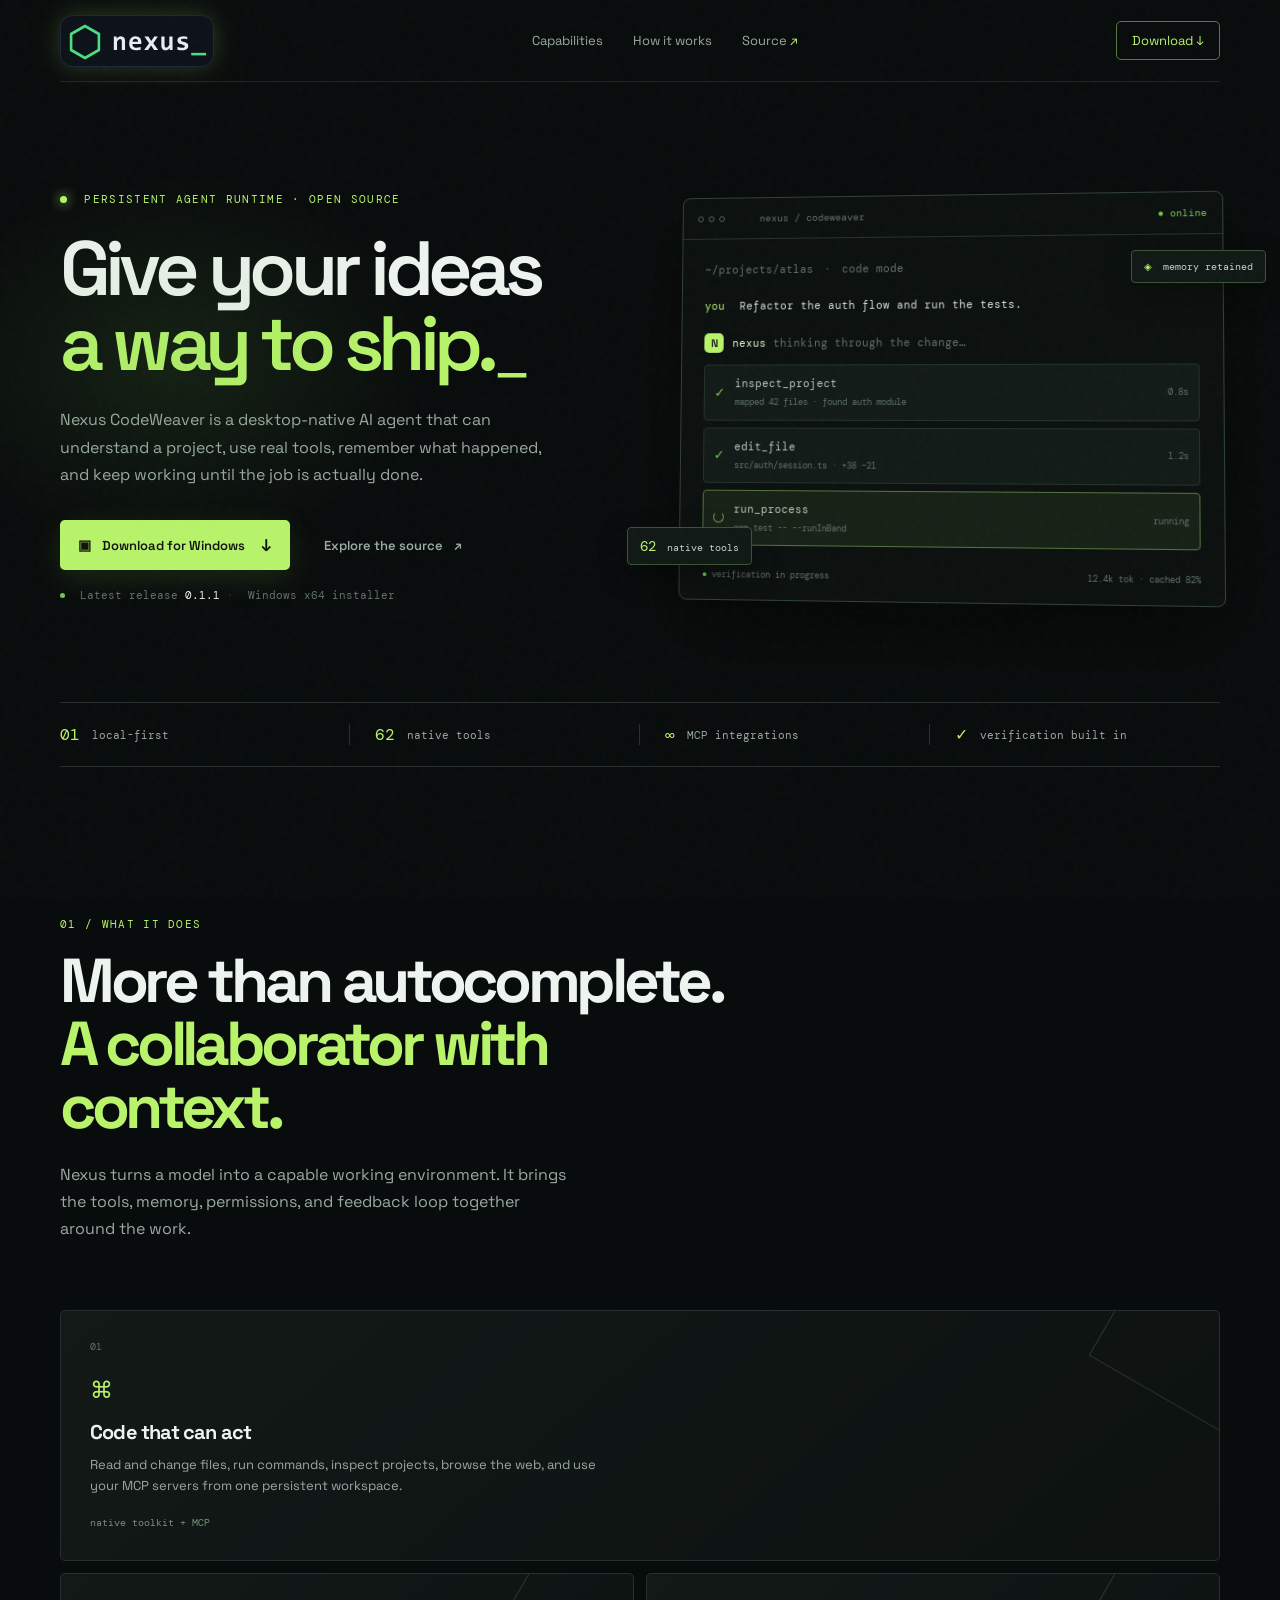
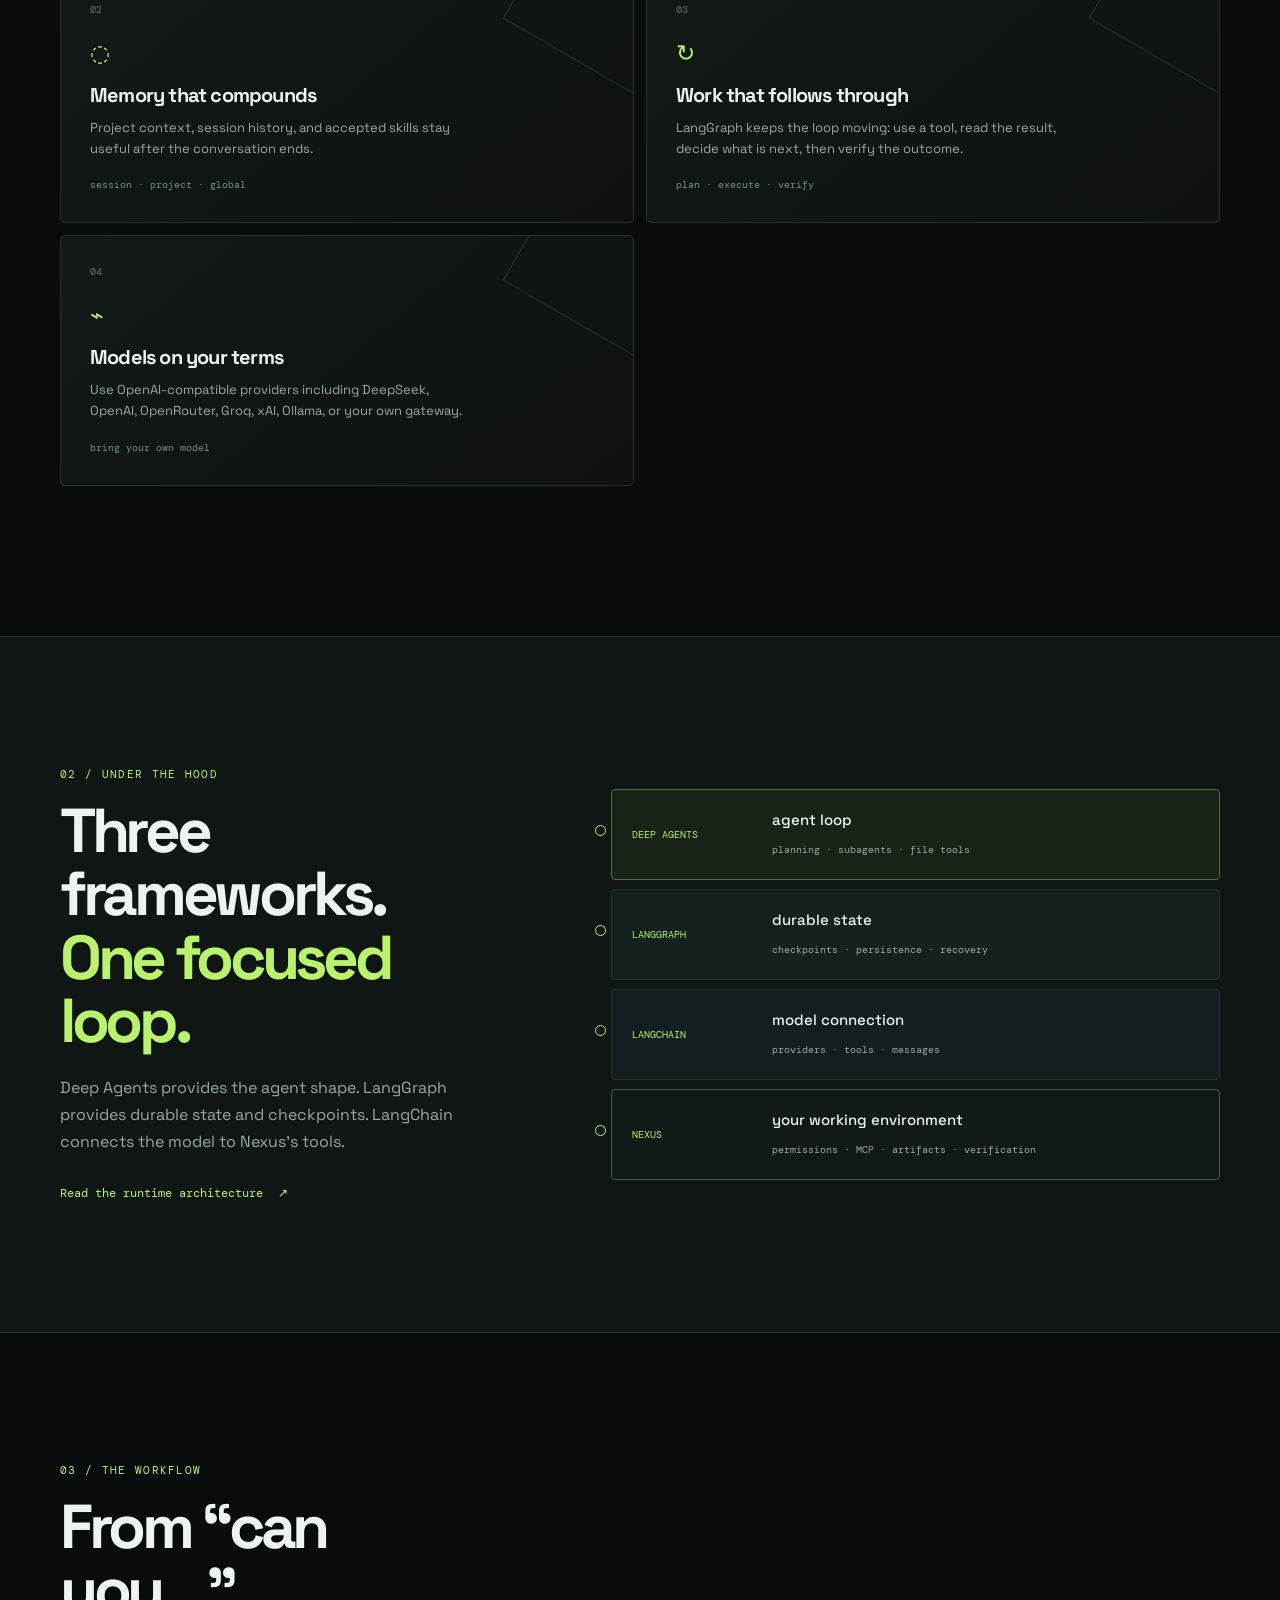
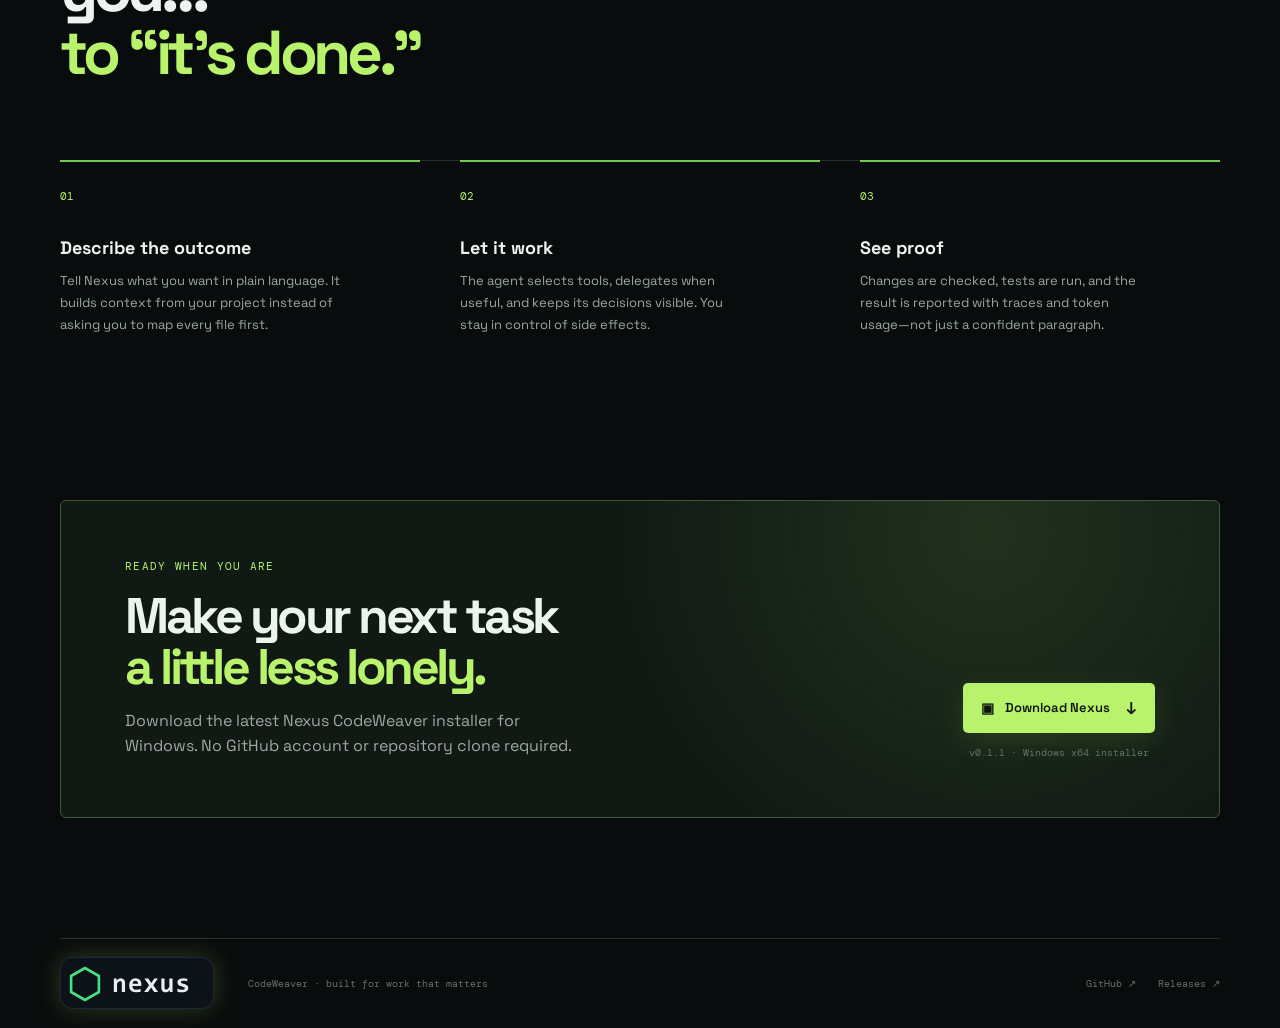
==== landing page/index.html @ 2d086a48 "first commit" ====
<!doctype html>
<html lang="en">
<head>
  <meta charset="utf-8">
  <meta name="viewport" content="width=device-width, initial-scale=1">
  <meta name="description" content="Nexus CodeWeaver is a persistent AI agent runtime for coding, research, automation, and MCP tools.">
  <meta name="theme-color" content="#0a0d0d">
  <title>Nexus CodeWeaver — Build with an agent that follows through</title>
  <link rel="icon" href="logo.svg" type="image/svg+xml">
  <link rel="preconnect" href="https://fonts.googleapis.com">
  <link rel="preconnect" href="https://fonts.gstatic.com" crossorigin>
  <link href="https://fonts.googleapis.com/css2?family=DM+Mono:wght@400;500&family=Space+Grotesk:wght@400;500;600;700&display=swap" rel="stylesheet">
  <link rel="stylesheet" href="styles.css">
</head>
<body>
  <div class="noise" aria-hidden="true"></div>
  <header class="nav shell">
    <a class="brand" href="#top" aria-label="Nexus CodeWeaver home">
      <img src="logo.svg" alt="nexus_" width="154" height="52">
    </a>
    <nav aria-label="Main navigation">
      <a href="#capabilities">Capabilities</a>
      <a href="#how-it-works">How it works</a>
      <a href="https://github.com/L7A9/nexus-CodeWeaver" target="_blank" rel="noreferrer">Source <span class="arrow">↗</span></a>
    </nav>
    <a class="nav-download" data-download href="https://github.com/L7A9/nexus-CodeWeaver-releases/releases/latest">Download <span>↓</span></a>
  </header>

  <main id="top">
    <section class="hero shell">
      <div class="hero-copy">
        <div class="eyebrow"><span class="pulse"></span> persistent agent runtime · open source</div>
        <h1>Give your ideas<br><em>a way to ship.</em><span class="cursor">_</span></h1>
        <p class="hero-lede">Nexus CodeWeaver is a desktop-native AI agent that can understand a project, use real tools, remember what happened, and keep working until the job is actually done.</p>
        <div class="hero-actions">
          <a class="button button-primary" data-download href="https://github.com/L7A9/nexus-CodeWeaver-releases/releases/latest">
            <span class="button-icon">▣</span> Download for Windows <span class="button-arrow">↓</span>
          </a>
          <a class="button button-quiet" href="https://github.com/L7A9/nexus-CodeWeaver" target="_blank" rel="noreferrer">Explore the source <span>↗</span></a>
        </div>
        <div class="release-note"><span class="release-dot"></span> Latest release <strong data-version>checking…</strong><span class="release-sep">·</span> Windows x64 installer</div>
      </div>
      <div class="hero-visual" aria-label="Nexus agent workspace preview">
        <div class="glow"></div>
        <div class="terminal-window">
          <div class="terminal-bar"><span class="window-dots"><i></i><i></i><i></i></span><span class="terminal-title">nexus / codeweaver</span><span class="terminal-status">● online</span></div>
          <div class="terminal-body">
            <div class="terminal-line muted">~/projects/atlas <span>·</span> code mode</div>
            <div class="terminal-prompt"><b>you</b> Refactor the auth flow and run the tests.</div>
            <div class="terminal-agent"><span class="agent-icon">N</span><div><b>nexus</b><span class="thinking"> thinking through the change…</span></div></div>
            <div class="tool-card"><span class="check">✓</span><div><strong>inspect_project</strong><small>mapped 42 files · found auth module</small></div><span class="tool-time">0.8s</span></div>
            <div class="tool-card"><span class="check">✓</span><div><strong>edit_file</strong><small>src/auth/session.ts · +38 −21</small></div><span class="tool-time">1.2s</span></div>
            <div class="tool-card current"><span class="spinner"></span><div><strong>run_process</strong><small>npm test -- --runInBand</small></div><span class="tool-time">running</span></div>
            <div class="terminal-footer"><span><span class="green">●</span> verification in progress</span><span>12.4k tok · cached 82%</span></div>
          </div>
        </div>
        <div class="float-chip chip-memory"><span>◈</span> memory retained</div>
        <div class="float-chip chip-tools"><span>62</span> native tools</div>
      </div>
    </section>

    <section class="proof-strip shell" aria-label="Nexus highlights">
      <div><span class="proof-number">01</span><span>local-first</span></div>
      <div><span class="proof-number">62</span><span>native tools</span></div>
      <div><span class="proof-number">∞</span><span>MCP integrations</span></div>
      <div><span class="proof-number">✓</span><span>verification built in</span></div>
    </section>

    <section class="section shell" id="capabilities">
      <div class="section-heading"><div class="eyebrow">01 / what it does</div><h2>More than autocomplete.<br><em>A collaborator with context.</em></h2><p>Nexus turns a model into a capable working environment. It brings the tools, memory, permissions, and feedback loop together around the work.</p></div>
      <div class="feature-grid">
        <article class="feature-card feature-wide"><div class="feature-number">01</div><div class="feature-icon">⌘</div><h3>Code that can act</h3><p>Read and change files, run commands, inspect projects, browse the web, and use your MCP servers from one persistent workspace.</p><span class="feature-tag">native toolkit + MCP</span></article>
        <article class="feature-card"><div class="feature-number">02</div><div class="feature-icon">◌</div><h3>Memory that compounds</h3><p>Project context, session history, and accepted skills stay useful after the conversation ends.</p><span class="feature-tag">session · project · global</span></article>
        <article class="feature-card"><div class="feature-number">03</div><div class="feature-icon">↻</div><h3>Work that follows through</h3><p>LangGraph keeps the loop moving: use a tool, read the result, decide what is next, then verify the outcome.</p><span class="feature-tag">plan · execute · verify</span></article>
        <article class="feature-card"><div class="feature-number">04</div><div class="feature-icon">⌁</div><h3>Models on your terms</h3><p>Use OpenAI-compatible providers including DeepSeek, OpenAI, OpenRouter, Groq, xAI, Ollama, or your own gateway.</p><span class="feature-tag">bring your own model</span></article>
      </div>
    </section>

    <section class="runtime-section" id="how-it-works">
      <div class="shell runtime-layout">
        <div class="runtime-copy"><div class="eyebrow">02 / under the hood</div><h2>Three frameworks.<br><em>One focused loop.</em></h2><p>Deep Agents provides the agent shape. LangGraph provides durable state and checkpoints. LangChain connects the model to Nexus’s tools.</p><a class="text-link" href="https://github.com/L7A9/nexus-CodeWeaver/blob/main/docs/AGENT_RUNTIME.md" target="_blank" rel="noreferrer">Read the runtime architecture <span>↗</span></a></div>
        <div class="stack-diagram"><div class="stack-layer layer-deep"><span class="stack-label">DEEP AGENTS</span><strong>agent loop</strong><small>planning · subagents · file tools</small></div><div class="stack-layer layer-graph"><span class="stack-label">LANGGRAPH</span><strong>durable state</strong><small>checkpoints · persistence · recovery</small></div><div class="stack-layer layer-chain"><span class="stack-label">LANGCHAIN</span><strong>model connection</strong><small>providers · tools · messages</small></div><div class="stack-layer layer-nexus"><span class="stack-label">NEXUS</span><strong>your working environment</strong><small>permissions · MCP · artifacts · verification</small></div></div>
      </div>
    </section>

    <section class="section shell workflow-section">
      <div class="section-heading compact"><div class="eyebrow">03 / the workflow</div><h2>From “can you…”<br><em>to “it’s done.”</em></h2></div>
      <div class="steps"><div class="step"><span>01</span><h3>Describe the outcome</h3><p>Tell Nexus what you want in plain language. It builds context from your project instead of asking you to map every file first.</p></div><div class="step"><span>02</span><h3>Let it work</h3><p>The agent selects tools, delegates when useful, and keeps its decisions visible. You stay in control of side effects.</p></div><div class="step"><span>03</span><h3>See proof</h3><p>Changes are checked, tests are run, and the result is reported with traces and token usage—not just a confident paragraph.</p></div></div>
    </section>

    <section class="download-section shell" id="download">
      <div class="download-card"><div><div class="eyebrow">ready when you are</div><h2>Make your next task<br><em>a little less lonely.</em></h2><p>Download the latest Nexus CodeWeaver installer for Windows. No GitHub account or repository clone required.</p></div><div class="download-action"><a class="button button-primary" data-download href="https://github.com/L7A9/nexus-CodeWeaver-releases/releases/latest"><span class="button-icon">▣</span> Download Nexus <span class="button-arrow">↓</span></a><small data-download-status>Fetching latest release…</small></div></div>
    </section>
  </main>

  <footer class="footer shell"><a class="brand" href="#top"><img src="logo.svg" alt="nexus_" width="120" height="41"></a><span>CodeWeaver · built for work that matters</span><div><a href="https://github.com/L7A9/nexus-CodeWeaver" target="_blank" rel="noreferrer">GitHub ↗</a><a href="https://github.com/L7A9/nexus-CodeWeaver-releases/releases" target="_blank" rel="noreferrer">Releases ↗</a></div></footer>
  <script src="app.js"></script>
</body>
</html>
---- landing page/styles.css ----
:root { --bg:#090c0c; --panel:#101515; --panel-2:#141b1a; --line:#26312e; --text:#edf3ee; --muted:#9aa9a2; --dim:#617169; --green:#b8f36b; --green-2:#71c951; --cyan:#8ed9d0; --mono:'DM Mono',monospace; --sans:'Space Grotesk',sans-serif; }
* { box-sizing:border-box; }
html { scroll-behavior:smooth; }
body { margin:0; background:var(--bg); color:var(--text); font-family:var(--sans); overflow-x:hidden; }
a { color:inherit; text-decoration:none; }
.shell { width:min(1160px,calc(100% - 48px)); margin:0 auto; }
.noise { position:fixed; inset:0; opacity:.035; pointer-events:none; z-index:20; background-image:url("data:image/svg+xml,%3Csvg viewBox='0 0 180 180' xmlns='http://www.w3.org/2000/svg'%3E%3Cfilter id='n'%3E%3CfeTurbulence type='fractalNoise' baseFrequency='.85' numOctaves='3' stitchTiles='stitch'/%3E%3C/filter%3E%3Crect width='100%25' height='100%25' filter='url(%23n)' opacity='.6'/%3E%3C/svg%3E"); }
.nav { height:82px; display:flex; align-items:center; justify-content:space-between; border-bottom:1px solid rgba(173,222,175,.12); position:relative; z-index:2; }
.brand { display:flex; align-items:center; gap:10px; font-size:20px; font-weight:600; letter-spacing:-.06em; }
.brand img { display:block; width:154px; height:52px; filter:drop-shadow(0 0 12px rgba(184,243,107,.2)); }
.brand-mark { color:var(--green); animation:blink 1.15s steps(1) infinite; }
@keyframes blink { 50% { opacity:.1; } }
nav { display:flex; gap:30px; color:var(--muted); font-size:13px; } nav a:hover,.footer a:hover { color:var(--green); }
.arrow { color:var(--green); }
.nav-download { border:1px solid #59763f; color:var(--green); padding:10px 15px; font-size:13px; border-radius:5px; }
.nav-download:hover { background:rgba(184,243,107,.1); }
.hero { min-height:620px; display:grid; grid-template-columns:1fr 1fr; align-items:center; gap:70px; padding:70px 0 60px; position:relative; }
.hero:before { content:''; position:absolute; width:550px; height:400px; left:-160px; top:80px; background:radial-gradient(ellipse,rgba(105,189,78,.12),transparent 65%); pointer-events:none; }
.eyebrow { color:var(--green); font:11px var(--mono); letter-spacing:.12em; text-transform:uppercase; }
.pulse { width:7px; height:7px; display:inline-block; background:var(--green); border-radius:50%; margin-right:9px; box-shadow:0 0 12px var(--green); }
h1,h2,h3,p { margin-top:0; } h1 { font-size:clamp(48px,6vw,82px); line-height:.98; letter-spacing:-.075em; margin:25px 0 25px; font-weight:600; }
h1 em,h2 em { color:var(--green); font-style:normal; } .cursor { color:var(--green); font-weight:400; font-size:.8em; animation:blink 1.15s steps(1) infinite; }
.hero-lede { color:var(--muted); max-width:500px; line-height:1.7; font-size:16px; }
.hero-actions { display:flex; align-items:center; gap:16px; margin:32px 0 18px; flex-wrap:wrap; }
.button { display:inline-flex; align-items:center; gap:11px; padding:14px 18px; border-radius:5px; font-size:13px; font-weight:600; transition:.2s ease; }
.button-primary { color:#10140e; background:var(--green); box-shadow:0 8px 30px rgba(145,221,78,.14); } .button-primary:hover { background:#d1ff8e; transform:translateY(-2px); box-shadow:0 12px 34px rgba(145,221,78,.22); }
.button-icon { font-size:14px; } .button-arrow { font-size:17px; margin-left:5px; } .button-quiet { color:var(--muted); } .button-quiet:hover { color:var(--text); }
.release-note { color:var(--dim); font:11px var(--mono); } .release-note strong { color:var(--text); font-weight:400; } .release-dot { width:5px; height:5px; background:var(--green-2); display:inline-block; border-radius:50%; margin:0 8px 1px 0; } .release-sep { padding:0 7px; color:var(--line); }
.hero-visual { position:relative; } .glow { position:absolute; inset:10% -10% -10%; background:radial-gradient(ellipse,rgba(92,189,80,.17),transparent 63%); filter:blur(14px); }
.terminal-window { position:relative; border:1px solid #304139; background:#0c1110; box-shadow:0 30px 70px rgba(0,0,0,.45); border-radius:8px; overflow:hidden; transform:perspective(1000px) rotateY(-4deg) rotateX(2deg); }
.terminal-bar { height:42px; display:flex; align-items:center; border-bottom:1px solid #26322e; padding:0 15px; color:var(--dim); font:10px var(--mono); } .window-dots { display:flex; gap:5px; margin-right:36px; } .window-dots i { width:6px; height:6px; border:1px solid #4e6056; border-radius:50%; } .terminal-title { flex:1; } .terminal-status { color:var(--green-2); }
.terminal-body { padding:22px 23px 16px; font:11px/1.65 var(--mono); min-height:365px; } .terminal-line,.thinking,.tool-time,.terminal-footer { color:var(--dim); } .terminal-line span { color:#45534d; padding:0 4px; }.terminal-prompt { margin:19px 0; color:#d6dfd8; } .terminal-prompt b { color:var(--green); font-weight:400; margin-right:8px; }.terminal-agent { display:flex; align-items:center; gap:9px; margin-bottom:12px; }.agent-icon { display:grid; place-items:center; width:20px; height:20px; border-radius:5px; background:var(--green); color:#182113; font-weight:600; font-family:var(--sans); }.terminal-agent b { color:#dff6c9; font-weight:400; }.tool-card { display:flex; align-items:center; gap:10px; background:#131b18; border:1px solid #23332a; border-radius:4px; padding:9px 10px; margin:7px 0; }.tool-card strong { display:block; color:#b7c6ba; font-weight:400; }.tool-card small { color:#60726a; font-size:9px; }.tool-time { margin-left:auto; font-size:9px; }.check { color:var(--green-2); font-size:13px; }.current { border-color:#53733e; background:#172217; }.spinner { width:11px; height:11px; border:1px solid #6c9a4a; border-top-color:transparent; border-radius:50%; animation:spin 1s linear infinite; } @keyframes spin { to { transform:rotate(360deg); } }.terminal-footer { display:flex; justify-content:space-between; margin-top:22px; font-size:9px; }.green { color:var(--green-2); }
.float-chip { position:absolute; padding:9px 12px; border:1px solid #3b5337; color:#c4d5c7; background:#111916; border-radius:4px; box-shadow:0 12px 30px rgba(0,0,0,.3); font:10px var(--mono); }.float-chip span { color:var(--green); margin-right:5px; }.chip-memory { top:14%; right:-46px; }.chip-tools { bottom:9%; left:-48px; }.chip-tools span { font-size:14px; }
.proof-strip { border-top:1px solid var(--line); border-bottom:1px solid var(--line); display:grid; grid-template-columns:repeat(4,1fr); padding:21px 0; color:var(--muted); font:11px var(--mono); }.proof-strip div { display:flex; gap:12px; align-items:center; border-right:1px solid var(--line); padding-left:25px; }.proof-strip div:first-child { padding-left:0; }.proof-strip div:last-child { border:0; }.proof-number { color:var(--green); font-size:16px; }
.section { padding:150px 0; }.section-heading { max-width:690px; }.section-heading h2,.runtime-copy h2,.download-card h2 { font-size:clamp(38px,5vw,62px); line-height:1.02; letter-spacing:-.07em; margin:18px 0 22px; }.section-heading > p { color:var(--muted); line-height:1.7; max-width:510px; }.feature-grid { display:grid; grid-template-columns:repeat(2,1fr); gap:12px; margin-top:68px; }.feature-card { min-height:250px; padding:29px; background:linear-gradient(140deg,#121917,#0d1211); border:1px solid var(--line); border-radius:5px; position:relative; overflow:hidden; }.feature-card:after { content:''; position:absolute; width:180px; height:180px; right:-85px; top:-80px; border:1px solid rgba(184,243,107,.16); transform:rotate(30deg); }.feature-card:hover { border-color:#46613e; }.feature-number { color:var(--dim); font:10px var(--mono); }.feature-icon { color:var(--green); font-size:23px; margin:22px 0 14px; }.feature-card h3 { font-size:20px; letter-spacing:-.04em; margin-bottom:10px; }.feature-card p { color:var(--muted); font-size:13px; line-height:1.6; max-width:380px; }.feature-tag { color:#768f7b; font:10px var(--mono); }.feature-wide { grid-column:span 2; min-height:220px; }.feature-wide p { max-width:530px; }
.runtime-section { background:#101614; border-top:1px solid #20302a; border-bottom:1px solid #20302a; padding:130px 0; }.runtime-layout { display:grid; grid-template-columns:.85fr 1.15fr; gap:100px; align-items:center; }.runtime-copy p { color:var(--muted); line-height:1.7; max-width:410px; }.text-link { display:inline-block; color:var(--green); font:12px var(--mono); margin-top:13px; }.text-link span { margin-left:8px; }.stack-diagram { display:flex; flex-direction:column; gap:9px; }.stack-layer { height:91px; border:1px solid var(--line); padding:15px 20px; position:relative; border-radius:4px; display:grid; grid-template-columns:140px 1fr; grid-template-rows:1fr 1fr; align-items:center; }.stack-layer:before { content:''; position:absolute; left:-17px; top:35px; width:9px; height:9px; border:1px solid var(--green); border-radius:50%; background:#101614; }.stack-label { grid-row:span 2; color:var(--green); font:10px var(--mono); }.stack-layer strong { font-size:15px; font-weight:500; }.stack-layer small { color:var(--muted); font:10px var(--mono); }.layer-deep { background:#182217; border-color:#536c42; }.layer-graph { background:#15211e; }.layer-chain { background:#131e20; }.layer-nexus { background:#111a17; border-color:#35654a; }
.workflow-section { padding-top:130px; }.compact { max-width:450px; }.steps { display:grid; grid-template-columns:repeat(3,1fr); gap:40px; margin-top:76px; border-top:1px solid var(--line); }.step { padding-top:22px; border-top:2px solid var(--green-2); margin-top:-1px; }.step span { color:var(--green); font:11px var(--mono); }.step h3 { margin:31px 0 11px; font-size:18px; }.step p { color:var(--muted); font-size:13px; line-height:1.7; max-width:280px; }
.download-section { padding-bottom:120px; }.download-card { padding:58px 64px; display:flex; justify-content:space-between; align-items:end; gap:45px; border:1px solid #3e5739; background:radial-gradient(circle at 80% 10%,rgba(141,215,100,.13),transparent 38%),#111914; border-radius:6px; }.download-card h2 { font-size:clamp(34px,4vw,50px); margin-bottom:15px; }.download-card p { color:var(--muted); max-width:460px; line-height:1.6; margin-bottom:0; }.download-action { flex-shrink:0; text-align:center; }.download-action small { display:block; margin-top:13px; color:var(--dim); font:10px var(--mono); }
.footer { border-top:1px solid var(--line); min-height:90px; display:flex; align-items:center; gap:34px; color:var(--dim); font:10px var(--mono); }.footer .brand { color:var(--text); font:18px var(--sans); }.footer > span { flex:1; }.footer div { display:flex; gap:22px; }.footer a:hover { color:var(--green); }
@media (max-width:850px) { .hero { grid-template-columns:1fr; gap:40px; padding-top:55px; }.hero-visual { max-width:620px; width:calc(100% - 25px); margin:auto; }.chip-memory { right:-20px; }.chip-tools { left:-20px; }.runtime-layout { grid-template-columns:1fr; gap:60px; }.download-card { align-items:start; flex-direction:column; }.download-action { text-align:left; } }
@media (max-width:620px) { .shell { width:min(100% - 32px,1160px); }.nav { height:68px; }.nav .brand img { width:126px; height:auto; }.nav nav { display:none; }.nav-download { padding:8px 10px; }.hero { min-height:auto; padding:75px 0 60px; }.hero-lede { font-size:14px; }.hero-actions { gap:4px; }.button { padding:13px 14px; }.button-quiet { padding-left:8px; }.terminal-body { padding:17px 13px 13px; min-height:350px; }.terminal-footer { font-size:8px; }.terminal-title { display:none; }.window-dots { margin-right:auto; }.proof-strip { grid-template-columns:repeat(2,1fr); gap:18px 0; }.proof-strip div { padding-left:10px; border:0; }.proof-strip div:first-child { padding-left:0; }.section { padding:100px 0; }.feature-grid { grid-template-columns:1fr; margin-top:48px; }.feature-wide { grid-column:auto; }.runtime-section { padding:95px 0; }.stack-layer { grid-template-columns:100px 1fr; padding:12px 13px; }.stack-layer:before { display:none; }.steps { grid-template-columns:1fr; gap:34px; margin-top:50px; }.download-card { padding:35px 25px; }.footer { padding:25px 0; align-items:start; flex-wrap:wrap; gap:14px; }.footer .brand img { width:120px; height:auto; }.footer > span { flex-basis:100%; order:3; }.footer div { margin-left:auto; } }
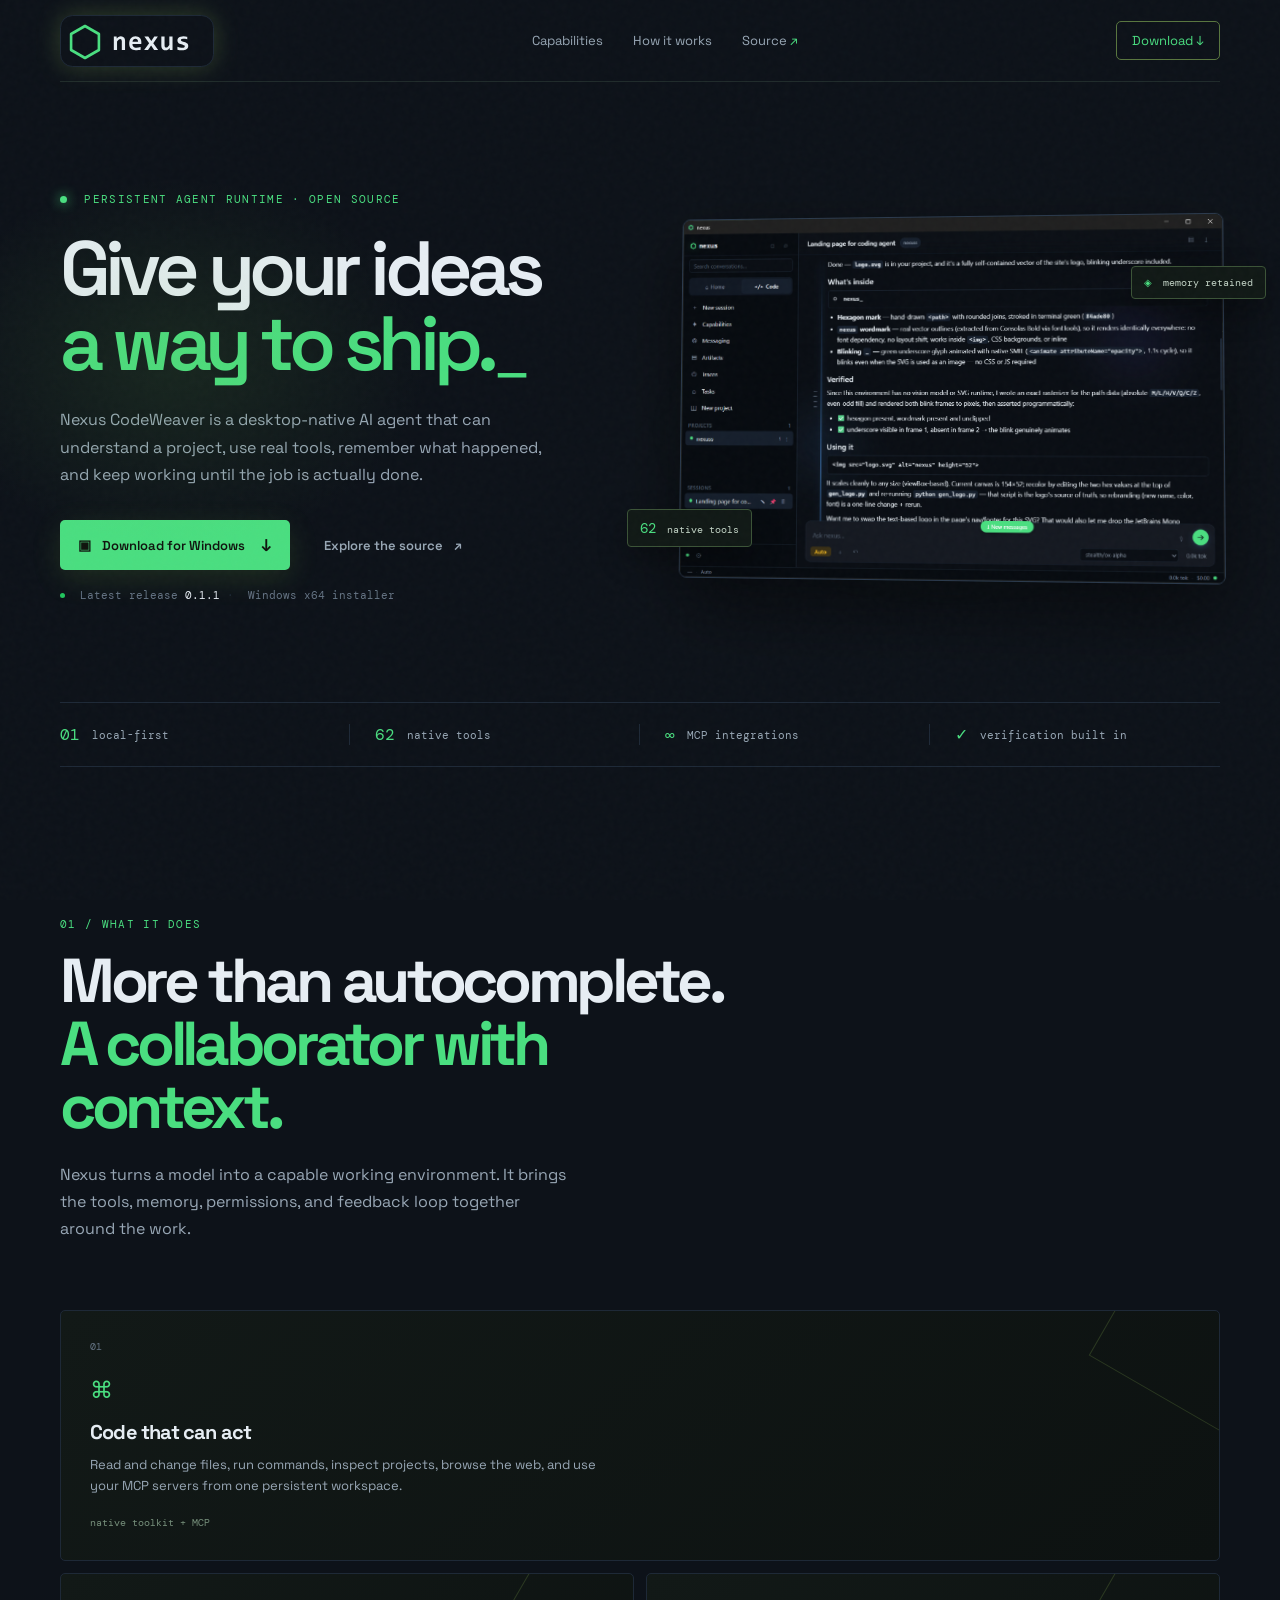
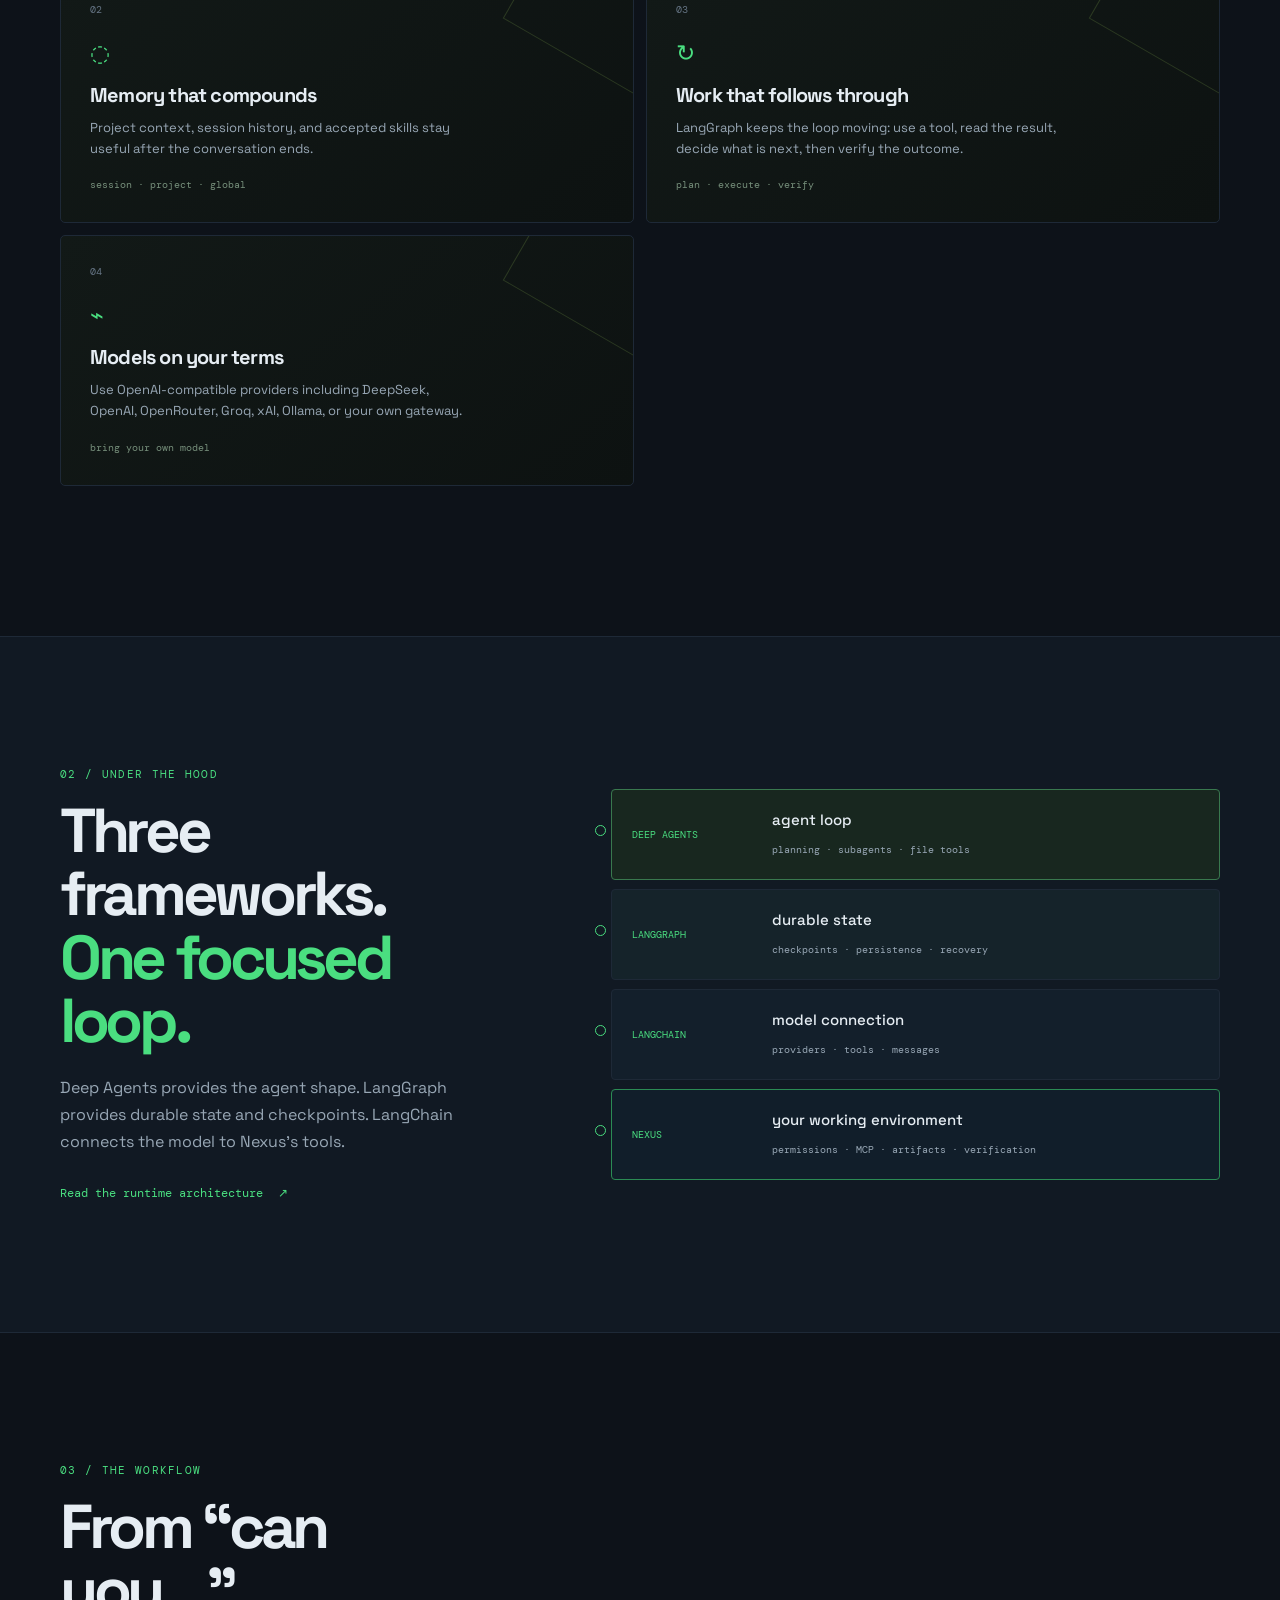
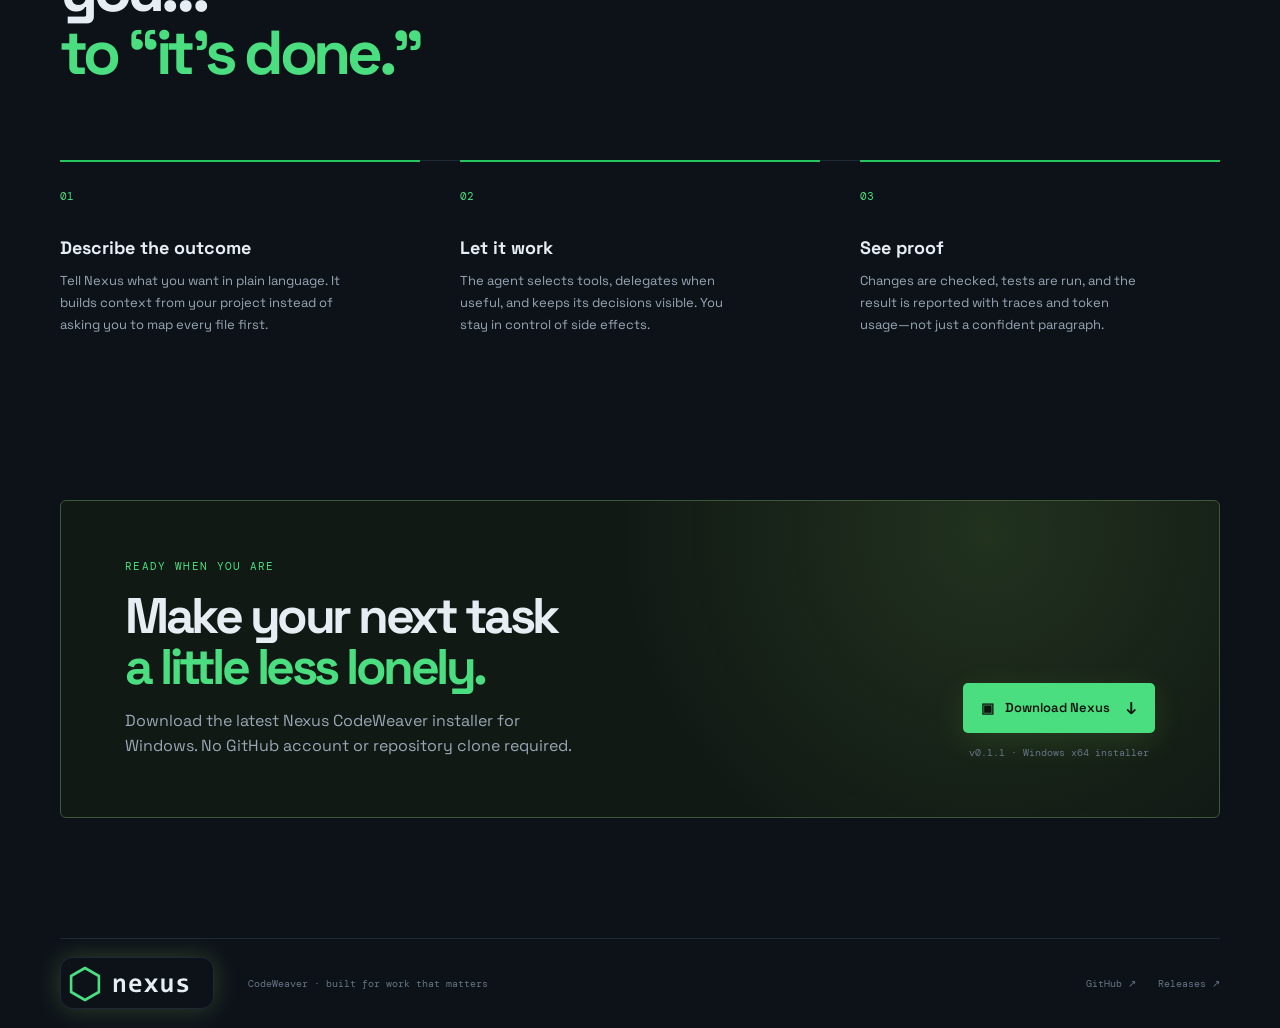
==== commit 03ca6e16: "second commit" ====
--- a/landing page/index.html
+++ b/landing page/index.html
@@ -6,7 +6,7 @@
   <meta name="description" content="Nexus CodeWeaver is a persistent AI agent runtime for coding, research, automation, and MCP tools.">
   <meta name="theme-color" content="#0a0d0d">
   <title>Nexus CodeWeaver — Build with an agent that follows through</title>
-  <link rel="icon" href="logo.svg" type="image/svg+xml">
+  <link rel="icon" href="icon.svg" type="image/svg+xml">
   <link rel="preconnect" href="https://fonts.googleapis.com">
   <link rel="preconnect" href="https://fonts.gstatic.com" crossorigin>
   <link href="https://fonts.googleapis.com/css2?family=DM+Mono:wght@400;500&family=Space+Grotesk:wght@400;500;600;700&display=swap" rel="stylesheet">
@@ -42,18 +42,7 @@
       </div>
       <div class="hero-visual" aria-label="Nexus agent workspace preview">
         <div class="glow"></div>
-        <div class="terminal-window">
-          <div class="terminal-bar"><span class="window-dots"><i></i><i></i><i></i></span><span class="terminal-title">nexus / codeweaver</span><span class="terminal-status">● online</span></div>
-          <div class="terminal-body">
-            <div class="terminal-line muted">~/projects/atlas <span>·</span> code mode</div>
-            <div class="terminal-prompt"><b>you</b> Refactor the auth flow and run the tests.</div>
-            <div class="terminal-agent"><span class="agent-icon">N</span><div><b>nexus</b><span class="thinking"> thinking through the change…</span></div></div>
-            <div class="tool-card"><span class="check">✓</span><div><strong>inspect_project</strong><small>mapped 42 files · found auth module</small></div><span class="tool-time">0.8s</span></div>
-            <div class="tool-card"><span class="check">✓</span><div><strong>edit_file</strong><small>src/auth/session.ts · +38 −21</small></div><span class="tool-time">1.2s</span></div>
-            <div class="tool-card current"><span class="spinner"></span><div><strong>run_process</strong><small>npm test -- --runInBand</small></div><span class="tool-time">running</span></div>
-            <div class="terminal-footer"><span><span class="green">●</span> verification in progress</span><span>12.4k tok · cached 82%</span></div>
-          </div>
-        </div>
+        <div class="app-preview-frame"><img class="app-preview" src="app-preview.png" alt="Nexus CodeWeaver desktop app showing a coding-agent conversation"></div>
         <div class="float-chip chip-memory"><span>◈</span> memory retained</div>
         <div class="float-chip chip-tools"><span>62</span> native tools</div>
       </div>
--- a/landing page/styles.css
+++ b/landing page/styles.css
@@ -1,4 +1,4 @@
-:root { --bg:#090c0c; --panel:#101515; --panel-2:#141b1a; --line:#26312e; --text:#edf3ee; --muted:#9aa9a2; --dim:#617169; --green:#b8f36b; --green-2:#71c951; --cyan:#8ed9d0; --mono:'DM Mono',monospace; --sans:'Space Grotesk',sans-serif; }
+:root { --bg:#0d1219; --panel:#111923; --panel-2:#17212c; --line:#1e2937; --text:#e6edf3; --muted:#98a7b5; --dim:#657484; --green:#4ade80; --green-2:#22c55e; --cyan:#8ed9d0; --mono:'DM Mono',monospace; --sans:'Space Grotesk',sans-serif; }
 * { box-sizing:border-box; }
 html { scroll-behavior:smooth; }
 body { margin:0; background:var(--bg); color:var(--text); font-family:var(--sans); overflow-x:hidden; }
@@ -27,13 +27,15 @@
 .button-icon { font-size:14px; } .button-arrow { font-size:17px; margin-left:5px; } .button-quiet { color:var(--muted); } .button-quiet:hover { color:var(--text); }
 .release-note { color:var(--dim); font:11px var(--mono); } .release-note strong { color:var(--text); font-weight:400; } .release-dot { width:5px; height:5px; background:var(--green-2); display:inline-block; border-radius:50%; margin:0 8px 1px 0; } .release-sep { padding:0 7px; color:var(--line); }
 .hero-visual { position:relative; } .glow { position:absolute; inset:10% -10% -10%; background:radial-gradient(ellipse,rgba(92,189,80,.17),transparent 63%); filter:blur(14px); }
-.terminal-window { position:relative; border:1px solid #304139; background:#0c1110; box-shadow:0 30px 70px rgba(0,0,0,.45); border-radius:8px; overflow:hidden; transform:perspective(1000px) rotateY(-4deg) rotateX(2deg); }
+.app-preview-frame { position:relative; border:1px solid #2b3a4d; border-radius:8px; overflow:hidden; background:#0d1219; box-shadow:0 30px 70px rgba(0,0,0,.45); transform:perspective(1000px) rotateY(-4deg) rotateX(2deg); }
+.app-preview { display:block; width:100%; height:auto; }
+.terminal-window { position:relative; border:1px solid #2b3a4d; background:#0d1219; box-shadow:0 30px 70px rgba(0,0,0,.45); border-radius:8px; overflow:hidden; transform:perspective(1000px) rotateY(-4deg) rotateX(2deg); }
 .terminal-bar { height:42px; display:flex; align-items:center; border-bottom:1px solid #26322e; padding:0 15px; color:var(--dim); font:10px var(--mono); } .window-dots { display:flex; gap:5px; margin-right:36px; } .window-dots i { width:6px; height:6px; border:1px solid #4e6056; border-radius:50%; } .terminal-title { flex:1; } .terminal-status { color:var(--green-2); }
 .terminal-body { padding:22px 23px 16px; font:11px/1.65 var(--mono); min-height:365px; } .terminal-line,.thinking,.tool-time,.terminal-footer { color:var(--dim); } .terminal-line span { color:#45534d; padding:0 4px; }.terminal-prompt { margin:19px 0; color:#d6dfd8; } .terminal-prompt b { color:var(--green); font-weight:400; margin-right:8px; }.terminal-agent { display:flex; align-items:center; gap:9px; margin-bottom:12px; }.agent-icon { display:grid; place-items:center; width:20px; height:20px; border-radius:5px; background:var(--green); color:#182113; font-weight:600; font-family:var(--sans); }.terminal-agent b { color:#dff6c9; font-weight:400; }.tool-card { display:flex; align-items:center; gap:10px; background:#131b18; border:1px solid #23332a; border-radius:4px; padding:9px 10px; margin:7px 0; }.tool-card strong { display:block; color:#b7c6ba; font-weight:400; }.tool-card small { color:#60726a; font-size:9px; }.tool-time { margin-left:auto; font-size:9px; }.check { color:var(--green-2); font-size:13px; }.current { border-color:#53733e; background:#172217; }.spinner { width:11px; height:11px; border:1px solid #6c9a4a; border-top-color:transparent; border-radius:50%; animation:spin 1s linear infinite; } @keyframes spin { to { transform:rotate(360deg); } }.terminal-footer { display:flex; justify-content:space-between; margin-top:22px; font-size:9px; }.green { color:var(--green-2); }
 .float-chip { position:absolute; padding:9px 12px; border:1px solid #3b5337; color:#c4d5c7; background:#111916; border-radius:4px; box-shadow:0 12px 30px rgba(0,0,0,.3); font:10px var(--mono); }.float-chip span { color:var(--green); margin-right:5px; }.chip-memory { top:14%; right:-46px; }.chip-tools { bottom:9%; left:-48px; }.chip-tools span { font-size:14px; }
 .proof-strip { border-top:1px solid var(--line); border-bottom:1px solid var(--line); display:grid; grid-template-columns:repeat(4,1fr); padding:21px 0; color:var(--muted); font:11px var(--mono); }.proof-strip div { display:flex; gap:12px; align-items:center; border-right:1px solid var(--line); padding-left:25px; }.proof-strip div:first-child { padding-left:0; }.proof-strip div:last-child { border:0; }.proof-number { color:var(--green); font-size:16px; }
 .section { padding:150px 0; }.section-heading { max-width:690px; }.section-heading h2,.runtime-copy h2,.download-card h2 { font-size:clamp(38px,5vw,62px); line-height:1.02; letter-spacing:-.07em; margin:18px 0 22px; }.section-heading > p { color:var(--muted); line-height:1.7; max-width:510px; }.feature-grid { display:grid; grid-template-columns:repeat(2,1fr); gap:12px; margin-top:68px; }.feature-card { min-height:250px; padding:29px; background:linear-gradient(140deg,#121917,#0d1211); border:1px solid var(--line); border-radius:5px; position:relative; overflow:hidden; }.feature-card:after { content:''; position:absolute; width:180px; height:180px; right:-85px; top:-80px; border:1px solid rgba(184,243,107,.16); transform:rotate(30deg); }.feature-card:hover { border-color:#46613e; }.feature-number { color:var(--dim); font:10px var(--mono); }.feature-icon { color:var(--green); font-size:23px; margin:22px 0 14px; }.feature-card h3 { font-size:20px; letter-spacing:-.04em; margin-bottom:10px; }.feature-card p { color:var(--muted); font-size:13px; line-height:1.6; max-width:380px; }.feature-tag { color:#768f7b; font:10px var(--mono); }.feature-wide { grid-column:span 2; min-height:220px; }.feature-wide p { max-width:530px; }
-.runtime-section { background:#101614; border-top:1px solid #20302a; border-bottom:1px solid #20302a; padding:130px 0; }.runtime-layout { display:grid; grid-template-columns:.85fr 1.15fr; gap:100px; align-items:center; }.runtime-copy p { color:var(--muted); line-height:1.7; max-width:410px; }.text-link { display:inline-block; color:var(--green); font:12px var(--mono); margin-top:13px; }.text-link span { margin-left:8px; }.stack-diagram { display:flex; flex-direction:column; gap:9px; }.stack-layer { height:91px; border:1px solid var(--line); padding:15px 20px; position:relative; border-radius:4px; display:grid; grid-template-columns:140px 1fr; grid-template-rows:1fr 1fr; align-items:center; }.stack-layer:before { content:''; position:absolute; left:-17px; top:35px; width:9px; height:9px; border:1px solid var(--green); border-radius:50%; background:#101614; }.stack-label { grid-row:span 2; color:var(--green); font:10px var(--mono); }.stack-layer strong { font-size:15px; font-weight:500; }.stack-layer small { color:var(--muted); font:10px var(--mono); }.layer-deep { background:#182217; border-color:#536c42; }.layer-graph { background:#15211e; }.layer-chain { background:#131e20; }.layer-nexus { background:#111a17; border-color:#35654a; }
+.runtime-section { background:#111923; border-top:1px solid #1e2937; border-bottom:1px solid #1e2937; padding:130px 0; }.runtime-layout { display:grid; grid-template-columns:.85fr 1.15fr; gap:100px; align-items:center; }.runtime-copy p { color:var(--muted); line-height:1.7; max-width:410px; }.text-link { display:inline-block; color:var(--green); font:12px var(--mono); margin-top:13px; }.text-link span { margin-left:8px; }.stack-diagram { display:flex; flex-direction:column; gap:9px; }.stack-layer { height:91px; border:1px solid var(--line); padding:15px 20px; position:relative; border-radius:4px; display:grid; grid-template-columns:140px 1fr; grid-template-rows:1fr 1fr; align-items:center; }.stack-layer:before { content:''; position:absolute; left:-17px; top:35px; width:9px; height:9px; border:1px solid var(--green); border-radius:50%; background:#111923; }.stack-label { grid-row:span 2; color:var(--green); font:10px var(--mono); }.stack-layer strong { font-size:15px; font-weight:500; }.stack-layer small { color:var(--muted); font:10px var(--mono); }.layer-deep { background:#18271f; border-color:#39784e; }.layer-graph { background:#15232a; }.layer-chain { background:#131f2b; }.layer-nexus { background:#111e2a; border-color:#2b8b54; }
 .workflow-section { padding-top:130px; }.compact { max-width:450px; }.steps { display:grid; grid-template-columns:repeat(3,1fr); gap:40px; margin-top:76px; border-top:1px solid var(--line); }.step { padding-top:22px; border-top:2px solid var(--green-2); margin-top:-1px; }.step span { color:var(--green); font:11px var(--mono); }.step h3 { margin:31px 0 11px; font-size:18px; }.step p { color:var(--muted); font-size:13px; line-height:1.7; max-width:280px; }
 .download-section { padding-bottom:120px; }.download-card { padding:58px 64px; display:flex; justify-content:space-between; align-items:end; gap:45px; border:1px solid #3e5739; background:radial-gradient(circle at 80% 10%,rgba(141,215,100,.13),transparent 38%),#111914; border-radius:6px; }.download-card h2 { font-size:clamp(34px,4vw,50px); margin-bottom:15px; }.download-card p { color:var(--muted); max-width:460px; line-height:1.6; margin-bottom:0; }.download-action { flex-shrink:0; text-align:center; }.download-action small { display:block; margin-top:13px; color:var(--dim); font:10px var(--mono); }
 .footer { border-top:1px solid var(--line); min-height:90px; display:flex; align-items:center; gap:34px; color:var(--dim); font:10px var(--mono); }.footer .brand { color:var(--text); font:18px var(--sans); }.footer > span { flex:1; }.footer div { display:flex; gap:22px; }.footer a:hover { color:var(--green); }
